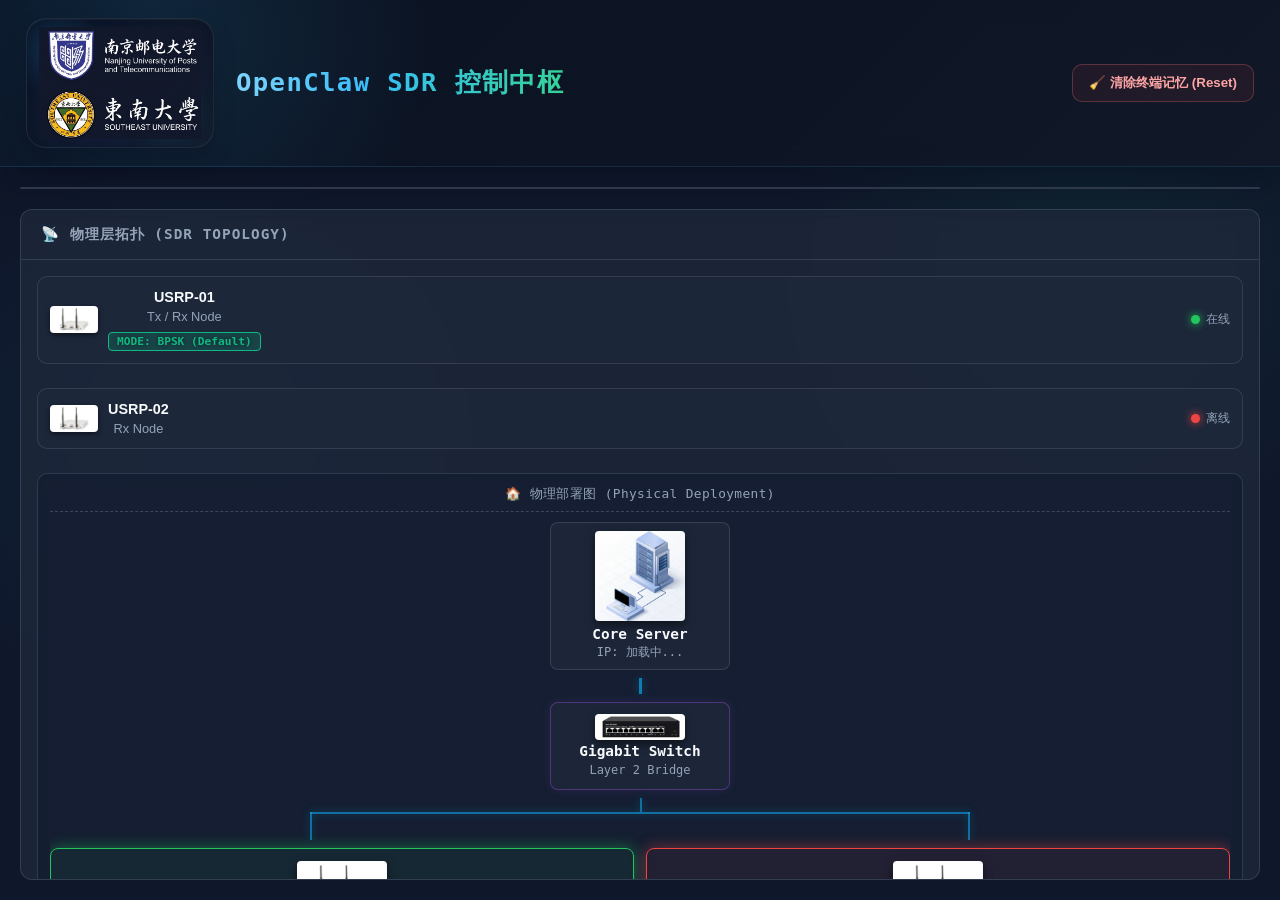
==== static/index.html @ f6ebb7e9 "first commit" ====
<!DOCTYPE html>
<html lang="zh-CN">
<head>
    <meta charset="UTF-8">
    <meta name="viewport" content="width=device-width, initial-scale=1.0">
    <title>OpenClaw SDR 控制中枢</title>
    <link rel="stylesheet" href="css/app.css?v=6">
</head>
<body>

    <header>
        <div class="brand">
            <div class="logo-box">
                <div class="logo-frame">
                    <img src="屏幕截图 .png" alt="合作院校标识">
                </div>
            </div>
            <h1>OpenClaw SDR 控制中枢</h1>
        </div>
        <div class="header-actions">
            <button onclick="clearContext()" title="清除大模型的聊天记忆，防止产生幻觉">🧹 清除终端记忆 (Reset)</button>
        </div>
    </header>

    <main>
        <div id="chat-section">
            <div id="chat-box">
                <div class="message ai-wrapper">
                    <img class="avatar ai-avatar" src="https://api.iconify.design/fluent-emoji/robot.svg" alt="AI">
                    <div class="msg-content">
                        <div class="msg-bubble">
                            系统内核已挂载。USRP 物理层通道就绪。<br><br>
                            我是您的 6G AI 控制中枢。您可以直接在下方输入框下达自然语言指令。建议在执行不同类型任务前，点击右上角【清除终端记忆】以保持最佳状态。
                        </div>
                    </div>
                </div>
            </div>
            
            <div id="input-area">
                <div class="input-toolbar">
                    <div class="mode-switch" role="tablist" aria-label="大模型模式切换">
                        <button type="button" class="mode-btn active" data-mode="think" id="think-mode-btn" onclick="setModelMode('think')">think</button>
                        <button type="button" class="mode-btn" data-mode="fast" id="fast-mode-btn" onclick="setModelMode('fast')">fast</button>
                    </div>
                    <div class="model-indicator" aria-live="polite">
                        <span class="model-indicator-label">当前模型</span>
                        <strong id="active-model-name">加载中...</strong>
                        <span class="model-indicator-hint" id="active-model-hint">等待后端配置</span>
                    </div>
                    <div class="temperature-control" aria-label="Temperature 手动调节">
                        <label class="temperature-label" for="temperature-slider">temperature</label>
                        <input
                            type="range"
                            id="temperature-slider"
                            min="0"
                            max="2"
                            step="0.05"
                            value="0.20"
                        >
                        <div class="temperature-meta">
                            <output id="temperature-value" for="temperature-slider">0.20</output>
                            <span class="temperature-hint">低更稳 / 高更活</span>
                        </div>
                    </div>
                </div>
                <div class="composer-row">
                    <input type="text" id="user-input" placeholder="root@sdr-agent:~# 输入指令..." autocomplete="off">
                    <button id="send-btn" onclick="sendMessage()">发送消息</button>
                </div>
            </div>
        </div>

        <div id="hardware-panel">
            <div class="hardware-header">📡 物理层拓扑 (SDR Topology)</div>
            <div class="topology-map topology-container">
                
                <button class="device-card" type="button" onclick="handleUSRPClick('USRP-01')">
                    <img class="device-icon real-hw-icon" src="assets/OIP.webp" alt="USRP-01">
                    <div class="device-meta">
                        <span class="device-name">USRP-01</span>
                        <span class="device-role">Tx / Rx Node</span>
                        <span class="mod-badge mod-bpsk" id="usrp1-mod-badge">MODE: BPSK (Default)</span>
                    </div>
                    <div class="status-row">
                        <span class="status-dot status-online" id="usrp1-card-dot"></span>
                        <span id="usrp1-card-text">在线</span>
                    </div>
                </button>

                <div class="topology-link" aria-hidden="true"></div>

                <button class="device-card" type="button" onclick="handleUSRPClick('USRP-02')">
                    <img class="device-icon real-hw-icon" src="assets/OIP.webp" alt="USRP-02">
                    <div class="device-meta">
                        <span class="device-name">USRP-02</span>
                        <span class="device-role">Rx Node</span>
                    </div>
                    <div class="status-row">
                        <span class="status-dot status-offline"></span>
                        <span>离线</span>
                    </div>
                </button>

                <div class="scene-display">
                    <div class="scene-title">🏠 物理部署图 (Physical Deployment)</div>
                    <div class="scene-canvas">
                        <div class="scene-row top">
                            <div class="scene-node scene-server">
                                <img class="real-hw-icon" src="assets/Server.png" alt="Core Server">
                                <div class="node-details">
                                    <div class="scene-node-name">Core Server</div>
                                    <div class="scene-node-ip" id="deploy-server-ip">IP: 加载中...</div>
                                </div>
                            </div>
                        </div>

                        <div class="scene-line-vertical" aria-hidden="true"></div>

                        <div class="scene-row middle">
                            <div class="scene-node scene-switch">
                                <img class="real-hw-icon" src="assets/Switch.jpg" alt="Gigabit Switch">
                                <div class="node-details">
                                    <div class="scene-node-name">Gigabit Switch</div>
                                    <div class="scene-node-ip">Layer 2 Bridge</div>
                                </div>
                            </div>
                        </div>

                        <div class="scene-line-bus-wrap" aria-hidden="true">
                            <div class="scene-trunk"></div><div class="scene-distribution"></div>
                            <div class="scene-drop-left"></div><div class="scene-drop-right"></div>
                        </div>

                        <div class="scene-row bottom">
                            <div class="scene-node scene-usrp online-node" id="usrp1-scene-node">
                                <img src="assets/OIP.webp" alt="USRP-01" class="real-hw-icon">
                                <div class="node-details">
                                    <div class="scene-node-name">USRP-01</div>
                                    <div class="scene-node-ip" id="deploy-usrp1-ip">IP: 加载中...</div>
                                </div>
                            </div>
                            
                            <div class="scene-node scene-usrp offline-node">
                                <img src="assets/OIP.webp" alt="USRP-02" class="real-hw-icon">
                                <div class="node-details">
                                    <div class="scene-node-name">USRP-02</div>
                                    <div class="scene-node-ip" id="deploy-usrp2-ip">IP: 加载中...</div>
                                </div>
                            </div>
                        </div>
                    </div>
                </div>

                <div class="status-legend topology-legend">
                    <div class="legend-item"><span class="status-dot status-online"></span><span>在线</span></div>
                    <div class="legend-item"><span class="status-dot status-offline"></span><span>离线</span></div>
                    <div class="legend-item"><span class="status-dot status-active"></span><span>收发中</span></div>
                </div>

                <section class="viz-panel" aria-label="Signal Visualization">
                    <div class="viz-header">
                        <div>
                            <div class="viz-title">可视化任务中心</div>
                            <div class="viz-subtitle" id="viz-status-text">空闲中。下达可视化命令后，前端会自动弹出监视窗口。</div>
                        </div>
                        <div class="viz-actions">
                            <button class="viz-open-btn" type="button" id="viz-open-btn" onclick="showVisualizationModal()">弹出窗口</button>
                            <button class="viz-stop-btn" type="button" id="viz-stop-btn" onclick="stopHardwareTask()">停止任务</button>
                        </div>
                    </div>

                    <div class="viz-metrics">
                        <div class="viz-metric">
                            <span>任务</span>
                            <strong id="viz-task-name">--</strong>
                        </div>
                        <div class="viz-metric">
                            <span>中心频率</span>
                            <strong id="viz-center-freq">--</strong>
                        </div>
                        <div class="viz-metric">
                            <span>Tone 频率</span>
                            <strong id="viz-tone-freq">--</strong>
                        </div>
                        <div class="viz-metric">
                            <span>采样率</span>
                            <strong id="viz-sample-rate">--</strong>
                        </div>
                        <div class="viz-metric">
                            <span>接收功率</span>
                            <strong id="viz-rx-power">--</strong>
                        </div>
                        <div class="viz-metric">
                            <span>峰值频点</span>
                            <strong id="viz-peak-freq">--</strong>
                        </div>
                    </div>

                    <div class="viz-window-note">
                        波形和频谱图会优先显示在弹出的监视窗口中；如果需要，也可以从弹窗里再切换到独立浏览器窗口。
                    </div>
                </section>

                <div id="cyber-popover" class="cyber-popover hidden" role="dialog" aria-modal="false" aria-hidden="true">
                    <div class="popover-header">
                        <span id="popover-title">USRP-01 DIAGNOSTICS</span>
                        <button class="close-btn" type="button" onclick="closePopover()">×</button>
                    </div>
                    <div class="popover-body">
                        <div class="data-group-title">RF &amp; Signal Parameters</div>
                        <div class="data-row"><span class="label">Center Freq:</span><span class="value" id="popover-center-freq">...</span></div>
                        <div class="data-row"><span class="label">Sample Rate:</span><span class="value" id="popover-sample-rate">...</span></div>
                        <div class="data-row"><span class="label">Master Clock:</span><span class="value" id="popover-master-clock">...</span></div>
                        <div class="data-row"><span class="label">Gain (Rx/Tx):</span><span class="value" id="popover-gain">...</span></div>
                    </div>
                </div>
            </div>
        </div>
    </main>

    <div id="viz-modal" class="viz-modal hidden" role="dialog" aria-modal="true" aria-hidden="true" aria-labelledby="viz-modal-title">
        <div class="viz-modal-backdrop" onclick="hideVisualizationModal()"></div>
        <div class="viz-modal-panel">
            <div class="viz-modal-header">
                <div>
                    <div class="viz-modal-kicker">Visualization Popup</div>
                    <h2 id="viz-modal-title">SDR 可视化监视窗</h2>
                    <p id="viz-modal-status">正在等待可视化任务启动。</p>
                </div>
                <div class="viz-modal-actions">
                    <button class="viz-open-btn" type="button" onclick="openVisualizationWindow()">独立窗口</button>
                    <button class="viz-stop-btn" type="button" id="viz-modal-stop-btn" onclick="stopHardwareTask()">停止任务</button>
                    <button class="viz-modal-close" type="button" onclick="hideVisualizationModal()" aria-label="关闭可视化窗口">×</button>
                </div>
            </div>
            <div class="viz-modal-body">
                <iframe
                    id="viz-modal-frame"
                    class="viz-modal-frame"
                    title="SDR 可视化窗口"
                    loading="lazy"
                ></iframe>
            </div>
        </div>
    </div>

    <script src="js/app.js?v=22"></script>
</body>
</html>
---- static/css/app.css ----
* { box-sizing: border-box; }

/* ================= 科幻/赛博极客风 UI 变量 ================= */
:root {
    --bg-color: #0f172a;
    --panel-bg: rgba(30, 41, 59, 0.8);
    --primary-glow: #0ea5e9;
    --nupt-green: #10b981;
    --danger-red: #ef4444;
    --text-main: #f8fafc;
    --text-muted: #94a3b8;
    --border-color: rgba(148, 163, 184, 0.2);
}

body {
    font-family: 'Segoe UI', 'Roboto', 'Consolas', monospace;
    background-color: var(--bg-color);
    background-image:
        radial-gradient(circle at 15% 50%, rgba(14, 165, 233, 0.08), transparent 25%),
        radial-gradient(circle at 85% 30%, rgba(16, 185, 129, 0.08), transparent 25%);
    color: var(--text-main);
    margin: 0;
    height: 100vh;
    display: flex;
    flex-direction: column;
    overflow: hidden;
}

/* ================= 顶部导航栏 ================= */
header {
    background:
        radial-gradient(circle at 12% 20%, rgba(56, 189, 248, 0.12), transparent 24%),
        linear-gradient(135deg, rgba(10, 18, 34, 0.96), rgba(17, 24, 39, 0.92));
    backdrop-filter: blur(14px);
    border-bottom: 1px solid rgba(56, 189, 248, 0.14);
    display: flex;
    justify-content: space-between;
    align-items: center;
    gap: 18px;
    flex-wrap: wrap;
    padding: 14px 26px;
    box-shadow: 0 12px 32px rgba(2, 6, 23, 0.34);
    z-index: 100;
}

.brand {
    display: flex;
    align-items: center;
    gap: 22px;
    min-width: 0;
    flex: 1 1 auto;
}

.logo-box {
    display: flex;
    align-items: center;
    padding: 4px 0;
    flex-shrink: 0;
}

.logo-frame {
    position: relative;
    width: clamp(150px, 15vw, 188px);
    aspect-ratio: 1191 / 822;
    flex-shrink: 0;
    isolation: isolate;
    padding: 8px 10px;
    overflow: hidden;
    border-radius: 20px;
    background:
        radial-gradient(circle at 12% 20%, rgba(56, 189, 248, 0.10), transparent 24%),
        radial-gradient(circle at 82% 78%, rgba(16, 185, 129, 0.06), transparent 26%),
        linear-gradient(135deg, rgba(10, 18, 34, 0.96), rgba(17, 24, 39, 0.92));
    border: 1px solid rgba(148, 163, 184, 0.14);
    box-shadow:
        inset 0 1px 0 rgba(255, 255, 255, 0.04),
        0 10px 22px rgba(2, 6, 23, 0.18);
}

.logo-frame::before {
    content: "";
    position: absolute;
    inset: 6% 5%;
    z-index: 0;
    border-radius: 24px;
    background:
        radial-gradient(circle at 18% 24%, rgba(56, 189, 248, 0.12), transparent 30%),
        radial-gradient(circle at 76% 74%, rgba(16, 185, 129, 0.08), transparent 30%);
    filter: blur(16px);
    opacity: 0.9;
    pointer-events: none;
}

.logo-frame img {
    position: relative;
    z-index: 1;
    display: block;
    width: 100%;
    height: 100%;
    object-fit: contain;
    filter: drop-shadow(0 8px 16px rgba(37, 99, 235, 0.10));
}

.brand h1 {
    font-size: clamp(1.55rem, 2vw, 2.05rem);
    margin: 0;
    font-weight: 700;
    letter-spacing: 1.4px;
    line-height: 1.08;
    background: linear-gradient(90deg, #7dd3fc 0%, #38bdf8 40%, #34d399 100%);
    -webkit-background-clip: text;
    -webkit-text-fill-color: transparent;
    white-space: nowrap;
}

.header-actions { margin-left: auto; }

.header-actions button {
    background: rgba(239, 68, 68, 0.08);
    color: #fca5a5;
    border: 1px solid rgba(248, 113, 113, 0.28);
    padding: 9px 16px;
    border-radius: 10px;
    cursor: pointer;
    font-weight: bold;
    transition: all 0.2s ease;
}
.header-actions button:hover { background: var(--danger-red); color: white; box-shadow: 0 0 15px rgba(239, 68, 68, 0.35); }

/* ================= 主体布局 ================= */
main { flex: 1; display: flex; overflow: hidden; padding: 20px; gap: 20px; }

#chat-section {
    flex: 1; display: flex; flex-direction: column;
    background: var(--panel-bg); border: 1px solid var(--border-color);
    border-radius: 12px; backdrop-filter: blur(10px); overflow: hidden;
}

#hardware-panel {
    width: 600px; background: var(--panel-bg); border: 1px solid var(--border-color);
    border-radius: 12px; backdrop-filter: blur(10px); display: flex;
    flex-direction: column; overflow: hidden; overflow-x: hidden; position: relative;
}

.hardware-header {
    padding: 15px 20px; border-bottom: 1px solid var(--border-color);
    font-size: 0.9rem; color: var(--text-muted); text-transform: uppercase;
    letter-spacing: 1px; font-weight: bold;
}

.topology-map { padding: 16px; overflow-y: auto; overflow-x: hidden; display: flex; flex-direction: column; align-items: center; gap: 12px; }

.device-card {
    width: 100%; background: var(--panel-bg); border: 1px solid rgba(255, 255, 255, 0.1);
    border-radius: 10px; padding: 12px; display: flex; align-items: center; gap: 10px;
    cursor: pointer; transition: all 0.2s ease;
}
.device-card:hover { border-color: var(--primary-glow); box-shadow: 0 0 14px rgba(14, 165, 233, 0.25); transform: translateY(-3px); }

.device-icon { width: 30px; height: 30px; flex-shrink: 0; }
.device-meta { display: flex; flex-direction: column; gap: 4px; min-width: 0; }
.device-name { font-size: 0.9rem; font-weight: 600; color: var(--text-main); }
.device-role { font-size: 0.8rem; color: var(--text-muted); }

.status-row { margin-left: auto; display: flex; align-items: center; gap: 6px; font-size: 0.78rem; color: var(--text-muted); }
.status-dot { width: 9px; height: 9px; border-radius: 50%; flex-shrink: 0; box-shadow: 0 0 8px currentColor; }

.status-online { color: #22c55e; background: #22c55e; }
.status-standby { color: #eab308; background: #eab308; }
.status-offline { color: var(--danger-red); background: var(--danger-red); }
.status-active { color: #38bdf8; background: #38bdf8; animation: pulseGlow 1.6s infinite ease-in-out; }

@keyframes pulseGlow {
    0% { box-shadow: 0 0 4px rgba(56, 189, 248, 0.4); }
    50% { box-shadow: 0 0 14px rgba(56, 189, 248, 1); }
    100% { box-shadow: 0 0 4px rgba(56, 189, 248, 0.4); }
}

/* ======== 调制模式徽章 ======== */
.mod-badge {
    display: inline-block;
    padding: 2px 8px;
    border-radius: 4px;
    font-size: 0.7rem;
    font-family: 'Consolas', monospace;
    font-weight: 900;
    margin-top: 4px;
    transition: all 0.3s ease;
    text-shadow: 0 0 5px rgba(0,0,0,0.5);
}
.mod-bpsk { background: rgba(16, 185, 129, 0.2); border: 1px solid #10b981; color: #10b981; }
.mod-qpsk { background: rgba(234, 179, 8, 0.2); border: 1px solid #eab308; color: #eab308; }
.mod-16qam { background: rgba(168, 85, 247, 0.2); border: 1px solid #a855f7; color: #a855f7; }

.topology-link { width: 2px; height: 20px; border-left: 2px dashed rgba(148, 163, 184, 0.5); }

.status-legend {
    margin-top: 6px; width: 100%; border-top: 1px dashed rgba(148, 163, 184, 0.3);
    padding-top: 10px; display: grid; grid-template-columns: 1fr 1fr; gap: 8px;
}
.legend-item { display: flex; align-items: center; gap: 6px; font-size: 0.76rem; color: var(--text-muted); }

#chat-box { flex: 1; padding: 24px; overflow-y: auto; display: flex; flex-direction: column; gap: 25px; }

/* ================= 带头像的消息气泡 ================= */
.message { max-width: 85%; display: flex; align-items: flex-start; gap: 15px; animation: fadeIn 0.3s ease-out; }
@keyframes fadeIn { from { opacity: 0; transform: translateY(10px); } to { opacity: 1; transform: translateY(0); } }

.user-wrapper { align-self: flex-end; flex-direction: row; }
.ai-wrapper { align-self: flex-start; flex-direction: row; }

.avatar { width: 42px; height: 42px; border-radius: 50%; object-fit: contain; flex-shrink: 0; box-shadow: 0 4px 10px rgba(0,0,0,0.3); border: 2px solid; background-color: white; }
.user-avatar { border-color: var(--primary-glow); padding: 2px; }
.ai-avatar { background-color: #1e293b; border-color: var(--nupt-green); padding: 6px; }

.msg-content { display: flex; flex-direction: column; max-width: 100%; }
.msg-timing {
    margin-top: 6px;
    padding: 0 2px;
    font-size: 0.78rem;
    color: var(--text-muted);
    font-variant-numeric: tabular-nums;
    letter-spacing: 0.02em;
    line-height: 1.45;
    word-break: break-word;
}
.msg-bubble { padding: 14px 18px; border-radius: 10px; line-height: 1.6; word-wrap: break-word; font-size: 0.95rem; contain: layout; }
.user-wrapper .msg-bubble { background: linear-gradient(135deg, #0ea5e9, #2563eb); color: white; border-top-right-radius: 2px; box-shadow: 0 4px 15px rgba(14, 165, 233, 0.3); }
.ai-wrapper .msg-bubble { background: rgba(15, 23, 42, 0.6); border: 1px solid rgba(255,255,255,0.1); color: var(--text-main); border-top-left-radius: 2px; }

/* 推理过程（在正式回答之前展示，与 Qwen /think 等标签配合） */
.think-block {
    margin-bottom: 12px;
    padding: 10px 12px;
    border-radius: 8px;
    border-left: 3px solid #eab308;
    background: rgba(234, 179, 8, 0.08);
    font-size: 0.88rem;
    color: var(--text-muted);
    line-height: 1.55;
}
.think-label {
    font-size: 0.72rem;
    letter-spacing: 0.12em;
    text-transform: uppercase;
    color: #eab308;
    margin-bottom: 6px;
    font-weight: 700;
}
.answer-label {
    font-size: 0.72rem;
    letter-spacing: 0.08em;
    color: var(--nupt-green);
    margin-bottom: 6px;
    font-weight: 700;
}
.answer-block .answer-body { color: var(--text-main); }
.think-pending-hint {
    margin-top: 8px;
    font-size: 0.82rem;
    color: var(--text-muted);
    font-style: italic;
}
.think-preamble {
    margin-bottom: 8px;
    font-size: 0.88rem;
    color: var(--text-muted);
    line-height: 1.5;
}

.hw-terminal {
    margin-top: 12px; background: #000; border: 1px solid #333; border-radius: 6px;
    padding: 12px; font-family: 'Consolas', monospace; font-size: 0.85rem; color: var(--nupt-green); position: relative;
}
.hw-terminal::before {
    content: "SDR ROOT LOG"; position: absolute; top: -9px; left: 10px;
    background: var(--nupt-green); color: #000; padding: 2px 6px; font-size: 0.7rem; font-weight: bold; border-radius: 3px;
}
.log-line { margin-bottom: 4px; }

/* ================= 底部输入区 ================= */
#input-area { padding: 20px; border-top: 1px solid var(--border-color); background: rgba(15, 23, 42, 0.4); display: flex; flex-direction: column; gap: 12px; }
.input-toolbar { display: flex; align-items: center; justify-content: space-between; gap: 12px; flex-wrap: wrap; }
.mode-switch { display: inline-flex; align-items: center; gap: 8px; padding: 6px; border-radius: 10px; border: 1px solid rgba(255, 255, 255, 0.08); background: rgba(0, 0, 0, 0.18); }
.mode-btn { background: rgba(15, 23, 42, 0.9); color: var(--text-muted); border: 1px solid rgba(148, 163, 184, 0.2); padding: 9px 14px; border-radius: 8px; cursor: pointer; font-size: 0.88rem; font-family: 'Consolas', monospace; transition: all 0.2s ease; }
.mode-btn:hover { color: var(--text-main); border-color: rgba(14, 165, 233, 0.4); }
.mode-btn.active { color: white; border-color: transparent; }
.mode-btn.active[data-mode="think"] { background: linear-gradient(135deg, #2563eb, #7c3aed); box-shadow: 0 0 14px rgba(37, 99, 235, 0.35); }
.mode-btn.active[data-mode="fast"] { background: linear-gradient(135deg, #059669, #0ea5e9); box-shadow: 0 0 14px rgba(5, 150, 105, 0.35); }
.model-indicator {
    min-width: min(100%, 240px);
    display: flex;
    flex-direction: column;
    gap: 3px;
    padding: 8px 12px;
    border-radius: 10px;
    border: 1px solid rgba(14, 165, 233, 0.18);
    background: rgba(2, 6, 23, 0.28);
}
.model-indicator-label {
    font-size: 0.72rem;
    font-family: 'Consolas', monospace;
    letter-spacing: 0.08em;
    text-transform: uppercase;
    color: var(--text-muted);
}
#active-model-name {
    font-size: 0.88rem;
    font-family: 'Consolas', monospace;
    color: var(--text-main);
    word-break: break-all;
}
.model-indicator-hint {
    font-size: 0.68rem;
    color: var(--text-muted);
}
.temperature-control {
    min-width: min(100%, 280px);
    display: grid;
    grid-template-columns: auto 1fr auto;
    align-items: center;
    gap: 10px;
    padding: 8px 12px;
    border-radius: 10px;
    border: 1px solid rgba(148, 163, 184, 0.14);
    background: rgba(0, 0, 0, 0.18);
}
.temperature-label {
    font-size: 0.76rem;
    font-family: 'Consolas', monospace;
    letter-spacing: 0.08em;
    text-transform: uppercase;
    color: var(--text-muted);
}
#temperature-slider {
    width: 100%;
    accent-color: var(--primary-glow);
    cursor: pointer;
}
.temperature-meta {
    display: flex;
    flex-direction: column;
    align-items: flex-end;
    gap: 2px;
    min-width: 72px;
}
#temperature-value {
    font-size: 0.92rem;
    font-family: 'Consolas', monospace;
    font-weight: 700;
    color: var(--text-main);
}
.temperature-hint {
    font-size: 0.68rem;
    color: var(--text-muted);
    white-space: nowrap;
}
.composer-row { display: flex; align-items: stretch; gap: 15px; width: 100%; }
#user-input {
    flex: 1; width: 100%; background: rgba(0, 0, 0, 0.3); border: 1px solid rgba(255, 255, 255, 0.1); color: white;
    padding: 14px 20px; border-radius: 8px; font-size: 1rem; font-family: 'Consolas', monospace; outline: none; transition: all 0.2s;
}
#user-input:focus { border-color: var(--primary-glow); box-shadow: 0 0 12px rgba(14, 165, 233, 0.5); }
#send-btn {
    background: linear-gradient(135deg, #0ea5e9, #10b981); color: white; border: none; padding: 0 30px;
    border-radius: 8px; font-size: 1rem; font-weight: bold; cursor: pointer; transition: all 0.2s;
}
#send-btn:hover { background: linear-gradient(135deg, #0284c7, #059669); box-shadow: 0 0 15px rgba(14, 165, 233, 0.35); }
#send-btn:disabled { background: #475569; cursor: not-allowed; box-shadow: none; }

.real-hw-icon { width: 48px !important; height: auto !important; object-fit: contain; border-radius: 4px; mix-blend-mode: normal; box-shadow: 0 2px 5px rgba(0,0,0,0.5); }

/* ================= 静态物理部署图 ================= */
.scene-display {
    width: 100%; margin-top: 12px; padding: 12px; border: 1px solid var(--border-color);
    border-radius: 10px; background: rgba(15, 23, 42, 0.45); backdrop-filter: blur(8px);
    display: flex; flex-direction: column; align-items: center; gap: 10px; position: relative;
}
.scene-title { width: 100%; font-size: 0.8rem; letter-spacing: 0.4px; color: var(--text-muted); text-align: center; padding-bottom: 8px; border-bottom: 1px dashed rgba(148, 163, 184, 0.3); }
.scene-canvas { width: 100%; display: flex; flex-direction: column; align-items: center; gap: 8px; overflow-x: hidden; }
.scene-row { width: 100%; display: flex; justify-content: center; }
.scene-row.bottom { width: 100%; display: flex; justify-content: space-between; gap: 12px; position: relative; z-index: 2; }
.scene-node { flex: 1; min-height: 88px; border: 1px solid rgba(255, 255, 255, 0.12); border-radius: 8px; background: var(--panel-bg); padding: 8px; display: flex; flex-direction: column; align-items: center; justify-content: center; gap: 5px; }

.scene-server { max-width: 180px; padding: 8px 15px; gap: 4px; }
.scene-switch { max-width: 180px; padding: 4px 8px; gap: 2px; border-color: rgba(168, 85, 247, 0.35); box-shadow: 0 0 12px rgba(168, 85, 247, 0.12); }
.scene-server img, .scene-switch img { width: 20px !important; height: 20px !important; }

.scene-line-vertical { width: 2px; height: 16px; border-left: 3px solid rgba(14, 165, 233, 0.7); box-shadow: 0 0 8px rgba(14, 165, 233, 0.4); }
.scene-line-bus-wrap { width: 100%; height: 42px; position: relative; z-index: 1; }
.scene-trunk { position: absolute; top: 0; left: 50%; height: 14px; border-left: 2px solid rgba(14, 165, 233, 0.6); box-shadow: 0 0 8px rgba(14, 165, 233, 0.4); }
.scene-distribution { position: absolute; top: 14px; left: 22%; right: 22%; border-top: 2px solid rgba(14, 165, 233, 0.6); box-shadow: 0 0 8px rgba(14, 165, 233, 0.4); }
.scene-drop-left, .scene-drop-right { position: absolute; top: 14px; width: 0; height: 28px; border-left: 2px solid rgba(14, 165, 233, 0.6); box-shadow: 0 0 8px rgba(14, 165, 233, 0.4); }
.scene-drop-left { left: 22%; } .scene-drop-right { right: 22%; }

.node-details { text-align: center; line-height: 1.3; }
.scene-node-name { font-size: 0.78rem; color: var(--text-main); font-weight: 600; }
.scene-node-ip { font-family: 'Consolas', monospace; font-size: 0.72rem; color: var(--text-muted); margin-top: 2px; }
.scene-server .scene-node-name, .scene-switch .scene-node-name { font-size: 0.9rem; }
.scene-server .scene-node-ip, .scene-switch .scene-node-ip { font-size: 0.75rem; }

.scene-usrp { padding: 12px 18px; }
.scene-display .real-hw-icon { width: 90px !important; height: auto !important; object-fit: contain; border-radius: 4px; mix-blend-mode: normal; box-shadow: 0 4px 10px rgba(0,0,0,0.5); }
.scene-usrp .scene-node-name { font-size: 0.9rem; font-weight: 900; }
.scene-usrp .scene-node-ip { font-size: 0.75rem; }

/* ======== 物理节点高亮状态 ======== */
.scene-node.active-txrx { border-color: var(--primary-glow); box-shadow: 0 0 15px rgba(14, 165, 233, 0.4); background: rgba(14, 165, 233, 0.05); }
.scene-node.online-node { border-color: #22c55e; box-shadow: 0 0 15px rgba(34, 197, 94, 0.45); background: rgba(34, 197, 94, 0.06); }
.scene-node.offline-node { border-color: var(--danger-red); box-shadow: 0 0 15px rgba(239, 68, 68, 0.45); background: rgba(239, 68, 68, 0.06); }

/* ================= 诊断卡片 ================= */
.hidden { display: none !important; }
.cyber-popover { position: absolute; left: 14px; right: 14px; top: 104px; z-index: 50; background: rgba(10, 15, 30, 0.78); border: 1px solid rgba(14, 165, 233, 0.25); border-radius: 14px; backdrop-filter: blur(12px); box-shadow: 0 0 30px rgba(14, 165, 233, 0.14); overflow: hidden; }
.popover-header { padding: 12px 14px; display: flex; align-items: center; justify-content: space-between; border-bottom: 1px solid rgba(148, 163, 184, 0.25); }
#popover-title { font-size: 0.78rem; letter-spacing: 0.6px; font-weight: 800; color: var(--text-main); }
.close-btn { background: rgba(239, 68, 68, 0.12); border: 1px solid rgba(239, 68, 68, 0.25); color: var(--danger-red); width: 30px; height: 30px; border-radius: 8px; cursor: pointer; font-size: 1.1rem; line-height: 26px; transition: all 0.2s ease; }
.close-btn:hover { background: rgba(239, 68, 68, 0.22); box-shadow: 0 0 12px rgba(239, 68, 68, 0.18); }
.popover-body { padding: 14px; display: flex; flex-direction: column; gap: 10px; }
.data-group-title { font-size: 0.75rem; color: var(--text-muted); letter-spacing: 0.4px; }
.data-row { display: flex; align-items: baseline; justify-content: space-between; gap: 10px; padding: 10px 12px; border-radius: 10px; border: 1px solid rgba(148, 163, 184, 0.18); background: rgba(15, 23, 42, 0.35); }
.data-row .label { color: var(--text-muted); font-size: 0.78rem; }
.data-row .value { color: var(--text-main); font-family: 'Consolas', monospace; font-size: 0.82rem; font-weight: 700; }

.viz-panel {
    width: 100%;
    margin-top: 12px;
    padding: 14px;
    border: 1px solid rgba(56, 189, 248, 0.2);
    border-radius: 12px;
    background:
        radial-gradient(circle at 12% 18%, rgba(56, 189, 248, 0.08), transparent 25%),
        rgba(15, 23, 42, 0.55);
    display: flex;
    flex-direction: column;
    gap: 12px;
}

.viz-header {
    display: flex;
    align-items: flex-start;
    justify-content: space-between;
    gap: 12px;
}

.viz-actions {
    display: inline-flex;
    align-items: center;
    gap: 8px;
    flex-shrink: 0;
}

.viz-title {
    font-size: 0.92rem;
    font-weight: 700;
    color: var(--text-main);
}

.viz-subtitle {
    margin-top: 4px;
    font-size: 0.76rem;
    line-height: 1.45;
    color: var(--text-muted);
}

.viz-open-btn,
.viz-stop-btn {
    flex-shrink: 0;
    border-radius: 8px;
    padding: 8px 12px;
    font-size: 0.8rem;
    font-weight: 700;
    cursor: pointer;
    transition: all 0.2s ease;
}

.viz-open-btn {
    border: 1px solid rgba(56, 189, 248, 0.28);
    background: rgba(14, 165, 233, 0.12);
    color: #bae6fd;
}

.viz-open-btn:hover {
    background: rgba(14, 165, 233, 0.22);
    box-shadow: 0 0 12px rgba(14, 165, 233, 0.18);
}

.viz-stop-btn {
    border: 1px solid rgba(248, 113, 113, 0.28);
    background: rgba(239, 68, 68, 0.1);
    color: #fecaca;
}

.viz-stop-btn:hover:not(:disabled) {
    background: rgba(239, 68, 68, 0.2);
    box-shadow: 0 0 12px rgba(239, 68, 68, 0.18);
}

.viz-open-btn:disabled,
.viz-stop-btn:disabled {
    opacity: 0.55;
    cursor: not-allowed;
    box-shadow: none;
}

.viz-metrics {
    display: grid;
    grid-template-columns: repeat(6, minmax(0, 1fr));
    gap: 10px;
}

.viz-metric {
    padding: 10px 12px;
    border-radius: 10px;
    border: 1px solid rgba(148, 163, 184, 0.16);
    background: rgba(2, 6, 23, 0.32);
    display: flex;
    flex-direction: column;
    gap: 4px;
}

.viz-metric span {
    font-size: 0.7rem;
    letter-spacing: 0.08em;
    text-transform: uppercase;
    color: var(--text-muted);
}

.viz-metric strong {
    font-size: 0.84rem;
    font-family: 'Consolas', monospace;
    color: var(--text-main);
}

.viz-grid {
    display: grid;
    grid-template-columns: 1fr;
    gap: 12px;
}

.viz-card {
    padding: 12px;
    border-radius: 12px;
    border: 1px solid rgba(148, 163, 184, 0.16);
    background: rgba(2, 6, 23, 0.38);
}

.viz-card-title {
    margin-bottom: 10px;
    font-size: 0.78rem;
    letter-spacing: 0.08em;
    text-transform: uppercase;
    color: var(--text-muted);
}

.viz-window-note {
    padding: 12px 14px;
    border-radius: 10px;
    border: 1px dashed rgba(148, 163, 184, 0.2);
    background: rgba(2, 6, 23, 0.28);
    font-size: 0.78rem;
    line-height: 1.55;
    color: var(--text-muted);
}

.viz-canvas {
    display: block;
    width: 100%;
    height: 190px;
    border-radius: 10px;
    background:
        linear-gradient(180deg, rgba(15, 23, 42, 0.92), rgba(2, 6, 23, 0.96));
    border: 1px solid rgba(148, 163, 184, 0.12);
}

.viz-modal {
    position: fixed;
    inset: 0;
    z-index: 220;
    display: flex;
    align-items: center;
    justify-content: center;
    padding: 28px;
}

.viz-modal-backdrop {
    position: absolute;
    inset: 0;
    background:
        radial-gradient(circle at top, rgba(14, 165, 233, 0.16), transparent 34%),
        rgba(2, 6, 23, 0.72);
    backdrop-filter: blur(10px);
}

.viz-modal-panel {
    position: relative;
    z-index: 1;
    width: min(1280px, 100%);
    height: min(860px, calc(100vh - 56px));
    display: flex;
    flex-direction: column;
    border-radius: 24px;
    border: 1px solid rgba(56, 189, 248, 0.22);
    background:
        radial-gradient(circle at 12% 16%, rgba(56, 189, 248, 0.12), transparent 26%),
        linear-gradient(180deg, rgba(4, 11, 25, 0.98), rgba(10, 18, 34, 0.96));
    box-shadow: 0 28px 80px rgba(2, 6, 23, 0.46);
    overflow: hidden;
}

.viz-modal-header {
    display: flex;
    justify-content: space-between;
    align-items: flex-start;
    gap: 18px;
    padding: 20px 22px 18px;
    border-bottom: 1px solid rgba(148, 163, 184, 0.16);
    background: rgba(2, 6, 23, 0.22);
}

.viz-modal-kicker {
    display: inline-block;
    padding: 5px 9px;
    border-radius: 999px;
    border: 1px solid rgba(56, 189, 248, 0.22);
    background: rgba(14, 165, 233, 0.12);
    color: #bae6fd;
    font-size: 0.7rem;
    letter-spacing: 0.12em;
    text-transform: uppercase;
}

.viz-modal-header h2 {
    margin: 12px 0 6px;
    font-size: 1.28rem;
    letter-spacing: 0.03em;
}

.viz-modal-header p {
    margin: 0;
    color: var(--text-muted);
    font-size: 0.84rem;
    line-height: 1.5;
}

.viz-modal-actions {
    display: inline-flex;
    align-items: center;
    gap: 10px;
    flex-wrap: wrap;
    justify-content: flex-end;
}

.viz-modal-close {
    width: 42px;
    height: 42px;
    flex-shrink: 0;
    border-radius: 12px;
    border: 1px solid rgba(248, 113, 113, 0.26);
    background: rgba(239, 68, 68, 0.12);
    color: #fecaca;
    font-size: 1.25rem;
    line-height: 1;
    cursor: pointer;
    transition: all 0.2s ease;
}

.viz-modal-close:hover {
    background: rgba(239, 68, 68, 0.22);
    box-shadow: 0 0 14px rgba(239, 68, 68, 0.18);
}

.viz-modal-body {
    flex: 1;
    min-height: 0;
    padding: 0;
    background: rgba(2, 6, 23, 0.55);
}

.viz-modal-frame {
    display: block;
    width: 100%;
    height: 100%;
    border: 0;
    background: #020617;
}

@media (max-width: 1280px) {
    main { flex-direction: column; overflow-y: auto; }
    #hardware-panel { width: 100%; min-height: 520px; }
}

@media (max-width: 960px) {
    header { padding: 14px 18px; }
    .brand { width: 100%; align-items: center; flex-wrap: wrap; gap: 16px; }
    .logo-box { padding: 4px 0; }
    .logo-frame { width: 164px; }
    .brand h1 { font-size: 1.45rem; white-space: normal; }
    .header-actions { width: 100%; margin-left: 0; }
    .header-actions button { width: 100%; }
    main { padding: 16px; gap: 16px; }
    #chat-box { padding: 18px; }
    #input-area { padding: 16px; }
    .viz-metrics { grid-template-columns: repeat(2, minmax(0, 1fr)); }
    .viz-modal { padding: 18px; }
    .viz-modal-panel { height: min(840px, calc(100vh - 36px)); }
}

@media (max-width: 640px) {
    .brand { flex-direction: column; align-items: flex-start; gap: 14px; }
    .logo-box { padding: 4px 0; }
    .logo-frame { width: min(100%, 146px); }
    .brand h1 { font-size: 1.22rem; line-height: 1.22; white-space: normal; }
    .model-indicator { width: 100%; }
    .temperature-control { width: 100%; grid-template-columns: 1fr; align-items: stretch; }
    .temperature-meta { align-items: flex-start; min-width: 0; }
    .composer-row { flex-direction: column; }
    #send-btn { padding: 14px 20px; }
    .viz-header { flex-direction: column; }
    .viz-actions { width: 100%; }
    .viz-open-btn,
    .viz-stop-btn { width: 100%; }
    .viz-metrics { grid-template-columns: 1fr; }
    .viz-modal { padding: 10px; }
    .viz-modal-panel { height: calc(100vh - 20px); border-radius: 18px; }
    .viz-modal-header { flex-direction: column; padding: 18px 16px 14px; }
    .viz-modal-actions { width: 100%; }
    .viz-modal-actions .viz-open-btn,
    .viz-modal-actions .viz-stop-btn,
    .viz-modal-close { width: 100%; }
    .viz-modal-close { height: 44px; }
}

*::-webkit-scrollbar { width: 6px; height: 6px; }
*::-webkit-scrollbar-track { background: transparent; }
*::-webkit-scrollbar-thumb { background: rgba(14, 165, 233, 0.3); border-radius: 6px; }
*::-webkit-scrollbar-thumb:hover { background: rgba(14, 165, 233, 0.45); }
* { scrollbar-width: thin; scrollbar-color: rgba(14, 165, 233, 0.3) transparent; }
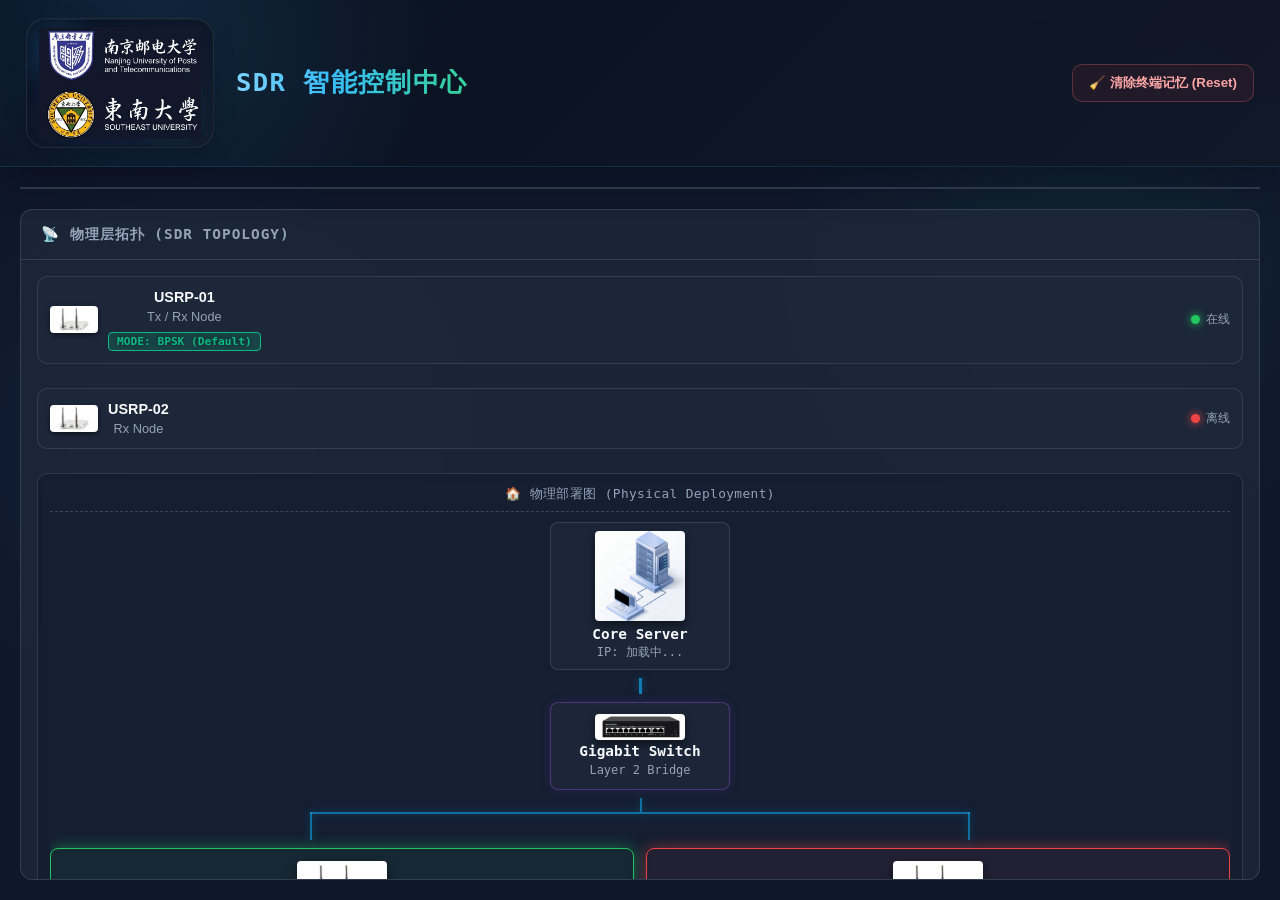
==== commit b1a25cd5: "更新代码" ====
--- a/static/index.html
+++ b/static/index.html
@@ -3,7 +3,7 @@
 <head>
     <meta charset="UTF-8">
     <meta name="viewport" content="width=device-width, initial-scale=1.0">
-    <title>OpenClaw SDR 控制中枢</title>
+    <title> SDR 智能控制中心</title>
     <link rel="stylesheet" href="css/app.css?v=6">
 </head>
 <body>
@@ -15,7 +15,7 @@
                     <img src="屏幕截图 .png" alt="合作院校标识">
                 </div>
             </div>
-            <h1>OpenClaw SDR 控制中枢</h1>
+            <h1> SDR 智能控制中心</h1>
         </div>
         <div class="header-actions">
             <button onclick="clearContext()" title="清除大模型的聊天记忆，防止产生幻觉">🧹 清除终端记忆 (Reset)</button>
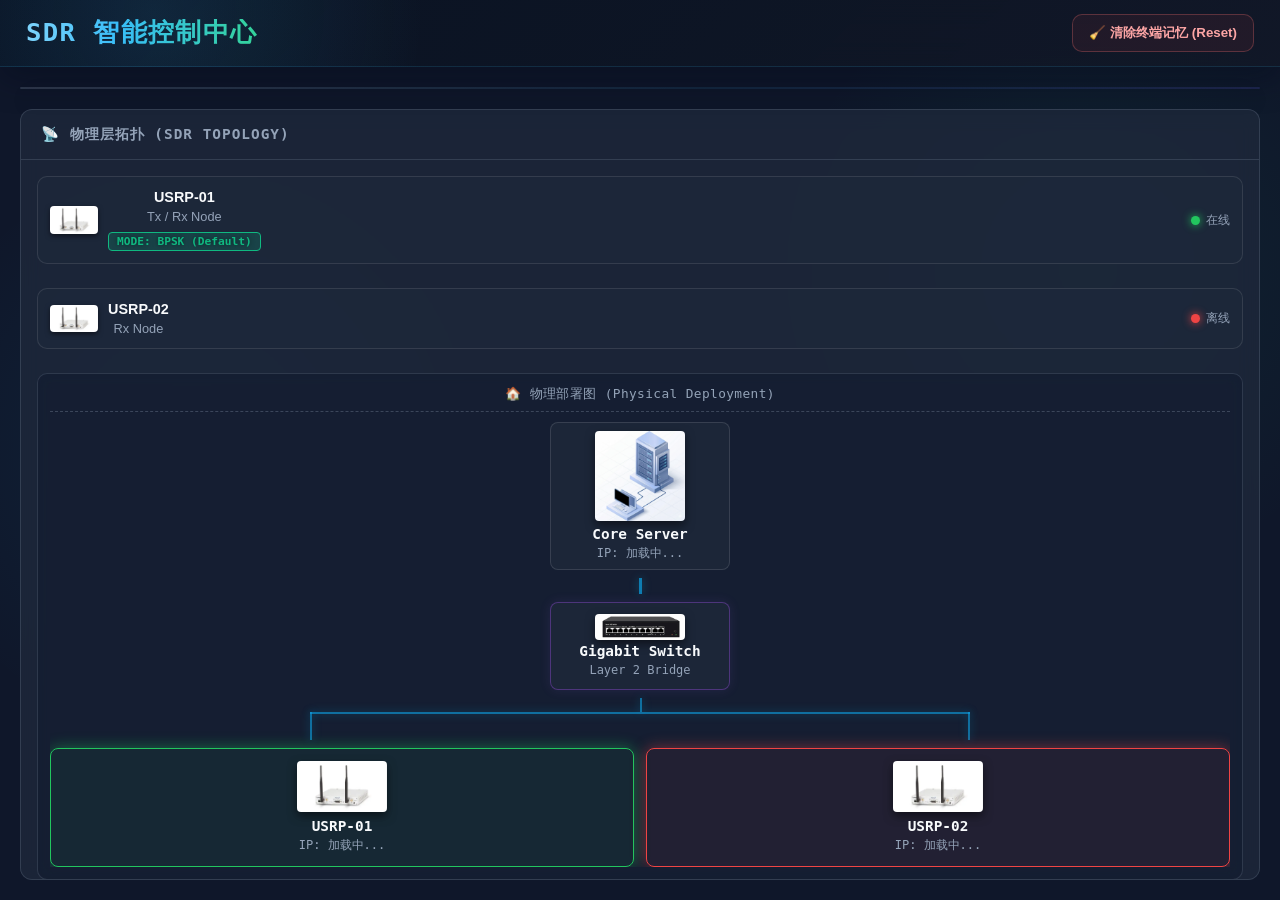
==== commit a880c432: "支持本地与 DeepSeek 切换，完善认知选频和收发可视化" ====
--- a/static/index.html
+++ b/static/index.html
@@ -4,17 +4,12 @@
     <meta charset="UTF-8">
     <meta name="viewport" content="width=device-width, initial-scale=1.0">
     <title> SDR 智能控制中心</title>
-    <link rel="stylesheet" href="css/app.css?v=6">
+    <link rel="stylesheet" href="css/app.css?v=12">
 </head>
 <body>
 
     <header>
         <div class="brand">
-            <div class="logo-box">
-                <div class="logo-frame">
-                    <img src="屏幕截图 .png" alt="合作院校标识">
-                </div>
-            </div>
             <h1> SDR 智能控制中心</h1>
         </div>
         <div class="header-actions">
@@ -37,8 +32,12 @@
             </div>
             
             <div id="input-area">
-                <div class="input-toolbar">
-                    <div class="mode-switch" role="tablist" aria-label="大模型模式切换">
+                <div class="input-toolbar" id="model-toolbar" data-provider="local">
+                    <div class="mode-switch" role="group" aria-label="模型来源切换">
+                        <button type="button" class="mode-btn provider-btn active" data-provider="local" id="local-provider-btn" aria-pressed="true" onclick="setModelProvider('local')">本地</button>
+                        <button type="button" class="mode-btn provider-btn" data-provider="deepseek" id="deepseek-provider-btn" aria-pressed="false" onclick="setModelProvider('deepseek')">云端</button>
+                    </div>
+                    <div class="mode-switch" id="local-model-modes" role="tablist" aria-label="本地模型模式切换">
                         <button type="button" class="mode-btn active" data-mode="think" id="think-mode-btn" onclick="setModelMode('think')">think</button>
                         <button type="button" class="mode-btn" data-mode="fast" id="fast-mode-btn" onclick="setModelMode('fast')">fast</button>
                     </div>
@@ -47,7 +46,7 @@
                         <strong id="active-model-name">加载中...</strong>
                         <span class="model-indicator-hint" id="active-model-hint">等待后端配置</span>
                     </div>
-                    <div class="temperature-control" aria-label="Temperature 手动调节">
+                    <div class="temperature-control" id="temperature-control" aria-label="Temperature 手动调节">
                         <label class="temperature-label" for="temperature-slider">temperature</label>
                         <input
                             type="range"
@@ -187,7 +186,7 @@
                             <strong id="viz-sample-rate">--</strong>
                         </div>
                         <div class="viz-metric">
-                            <span>接收功率</span>
+                            <span id="viz-rx-power-label">接收功率</span>
                             <strong id="viz-rx-power">--</strong>
                         </div>
                         <div class="viz-metric">
@@ -197,7 +196,7 @@
                     </div>
 
                     <div class="viz-window-note">
-                        波形和频谱图会优先显示在弹出的监视窗口中；如果需要，也可以从弹窗里再切换到独立浏览器窗口。
+                        监视窗口支持认知选频的扫描进度、功率对比与过程回放，也可查看波形和频谱。未连接设备时，可在窗口内点击“示例演示”了解选频规则。
                     </div>
                 </section>
 
@@ -244,6 +243,6 @@
         </div>
     </div>
 
-    <script src="js/app.js?v=22"></script>
+    <script src="js/app.js?v=34"></script>
 </body>
 </html>
--- a/static/css/app.css
+++ b/static/css/app.css
@@ -51,56 +51,6 @@
     flex: 1 1 auto;
 }
 
-.logo-box {
-    display: flex;
-    align-items: center;
-    padding: 4px 0;
-    flex-shrink: 0;
-}
-
-.logo-frame {
-    position: relative;
-    width: clamp(150px, 15vw, 188px);
-    aspect-ratio: 1191 / 822;
-    flex-shrink: 0;
-    isolation: isolate;
-    padding: 8px 10px;
-    overflow: hidden;
-    border-radius: 20px;
-    background:
-        radial-gradient(circle at 12% 20%, rgba(56, 189, 248, 0.10), transparent 24%),
-        radial-gradient(circle at 82% 78%, rgba(16, 185, 129, 0.06), transparent 26%),
-        linear-gradient(135deg, rgba(10, 18, 34, 0.96), rgba(17, 24, 39, 0.92));
-    border: 1px solid rgba(148, 163, 184, 0.14);
-    box-shadow:
-        inset 0 1px 0 rgba(255, 255, 255, 0.04),
-        0 10px 22px rgba(2, 6, 23, 0.18);
-}
-
-.logo-frame::before {
-    content: "";
-    position: absolute;
-    inset: 6% 5%;
-    z-index: 0;
-    border-radius: 24px;
-    background:
-        radial-gradient(circle at 18% 24%, rgba(56, 189, 248, 0.12), transparent 30%),
-        radial-gradient(circle at 76% 74%, rgba(16, 185, 129, 0.08), transparent 30%);
-    filter: blur(16px);
-    opacity: 0.9;
-    pointer-events: none;
-}
-
-.logo-frame img {
-    position: relative;
-    z-index: 1;
-    display: block;
-    width: 100%;
-    height: 100%;
-    object-fit: contain;
-    filter: drop-shadow(0 8px 16px rgba(37, 99, 235, 0.10));
-}
-
 .brand h1 {
     font-size: clamp(1.55rem, 2vw, 2.05rem);
     margin: 0;
@@ -132,8 +82,12 @@
 
 #chat-section {
     flex: 1; display: flex; flex-direction: column;
-    background: var(--panel-bg); border: 1px solid var(--border-color);
-    border-radius: 12px; backdrop-filter: blur(10px); overflow: hidden;
+    min-width: 0; min-height: 0;
+    background: linear-gradient(155deg, #182538, #101b2d) padding-box,
+                linear-gradient(145deg, rgba(148, 163, 184, 0.25), rgba(56, 189, 248, 0.1) 55%, rgba(99, 102, 241, 0.18)) border-box;
+    border: 1px solid transparent;
+    border-radius: 20px; backdrop-filter: blur(10px); overflow: hidden;
+    box-shadow: inset 0 1px 0 rgba(255, 255, 255, 0.035), 0 12px 32px rgba(2, 6, 23, 0.2);
 }
 
 #hardware-panel {
@@ -200,7 +154,7 @@
 }
 .legend-item { display: flex; align-items: center; gap: 6px; font-size: 0.76rem; color: var(--text-muted); }
 
-#chat-box { flex: 1; padding: 24px; overflow-y: auto; display: flex; flex-direction: column; gap: 25px; }
+#chat-box { flex: 1; min-height: 0; padding: 24px; overflow-y: auto; display: flex; flex-direction: column; gap: 25px; }
 
 /* ================= 带头像的消息气泡 ================= */
 .message { max-width: 85%; display: flex; align-items: flex-start; gap: 15px; animation: fadeIn 0.3s ease-out; }
@@ -279,39 +233,82 @@
 .log-line { margin-bottom: 4px; }
 
 /* ================= 底部输入区 ================= */
-#input-area { padding: 20px; border-top: 1px solid var(--border-color); background: rgba(15, 23, 42, 0.4); display: flex; flex-direction: column; gap: 12px; }
+#input-area {
+    flex-shrink: 0;
+    margin: 0 14px 14px;
+    padding: 16px;
+    border: 1px solid transparent;
+    border-radius: 18px;
+    background: linear-gradient(145deg, #142237, #0e192b) padding-box,
+                linear-gradient(135deg, rgba(56, 189, 248, 0.3), rgba(148, 163, 184, 0.14) 55%, rgba(45, 212, 191, 0.2)) border-box;
+    box-shadow: inset 0 1px 0 rgba(255, 255, 255, 0.035), 0 8px 24px rgba(2, 6, 23, 0.2);
+    display: flex;
+    flex-direction: column;
+    gap: 14px;
+    transition: box-shadow 0.2s ease;
+}
+#input-area:focus-within {
+    box-shadow: inset 0 1px 0 rgba(255, 255, 255, 0.04), 0 8px 24px rgba(2, 6, 23, 0.2), 0 0 0 3px rgba(56, 189, 248, 0.06);
+}
 .input-toolbar { display: flex; align-items: center; justify-content: space-between; gap: 12px; flex-wrap: wrap; }
-.mode-switch { display: inline-flex; align-items: center; gap: 8px; padding: 6px; border-radius: 10px; border: 1px solid rgba(255, 255, 255, 0.08); background: rgba(0, 0, 0, 0.18); }
-.mode-btn { background: rgba(15, 23, 42, 0.9); color: var(--text-muted); border: 1px solid rgba(148, 163, 184, 0.2); padding: 9px 14px; border-radius: 8px; cursor: pointer; font-size: 0.88rem; font-family: 'Consolas', monospace; transition: all 0.2s ease; }
-.mode-btn:hover { color: var(--text-main); border-color: rgba(14, 165, 233, 0.4); }
-.mode-btn.active { color: white; border-color: transparent; }
-.mode-btn.active[data-mode="think"] { background: linear-gradient(135deg, #2563eb, #7c3aed); box-shadow: 0 0 14px rgba(37, 99, 235, 0.35); }
-.mode-btn.active[data-mode="fast"] { background: linear-gradient(135deg, #059669, #0ea5e9); box-shadow: 0 0 14px rgba(5, 150, 105, 0.35); }
+.mode-switch { display: inline-flex; align-items: center; gap: 2px; padding: 3px; border-radius: 12px; border: 1px solid rgba(148, 163, 184, 0.18); background: linear-gradient(180deg, rgba(15, 23, 42, 0.85), rgba(8, 15, 28, 0.75)); box-shadow: inset 0 1px 0 rgba(255, 255, 255, 0.035); }
+.mode-switch[hidden] { display: none; }
+.mode-btn { background: transparent; color: var(--text-muted); border: 1px solid transparent; min-width: 54px; padding: 7px 12px; border-radius: 9px; cursor: pointer; font-size: 0.8rem; line-height: 1.35; font-family: 'Consolas', monospace; transition: background 0.2s ease, color 0.2s ease, border-color 0.2s ease, box-shadow 0.2s ease; }
+.mode-btn:hover:not(:disabled) { color: var(--text-main); background: rgba(148, 163, 184, 0.08); }
+.mode-btn:focus-visible { outline: 2px solid #38bdf8; outline-offset: 2px; }
+.mode-btn.active { color: #f0f9ff; box-shadow: inset 0 1px 0 rgba(255, 255, 255, 0.07); }
+.provider-btn.active, .provider-btn.active:hover:not(:disabled) { background: linear-gradient(180deg, rgba(56, 189, 248, 0.2), rgba(14, 165, 233, 0.12)); border-color: rgba(56, 189, 248, 0.28); }
+.mode-btn:disabled { cursor: default; opacity: 0.55; }
+.mode-btn.active[data-mode="think"] { background: linear-gradient(180deg, rgba(129, 140, 248, 0.23), rgba(99, 102, 241, 0.13)); border-color: rgba(165, 180, 252, 0.28); }
+.mode-btn.active[data-mode="fast"] { background: linear-gradient(180deg, rgba(45, 212, 191, 0.2), rgba(20, 184, 166, 0.11)); border-color: rgba(94, 234, 212, 0.25); }
 .model-indicator {
-    min-width: min(100%, 240px);
+    position: relative;
+    text-align: left;
+    align-items: flex-start;
+    min-width: 0;
+    width: fit-content;
+    max-width: 100%;
     display: flex;
     flex-direction: column;
-    gap: 3px;
-    padding: 8px 12px;
+    gap: 2px;
+    padding: 7px 11px 7px 14px;
     border-radius: 10px;
-    border: 1px solid rgba(14, 165, 233, 0.18);
-    background: rgba(2, 6, 23, 0.28);
+    border: 1px solid transparent;
+    background: linear-gradient(135deg, #132237, #0d192b) padding-box,
+                linear-gradient(135deg, rgba(56, 189, 248, 0.42), rgba(148, 163, 184, 0.12) 65%, rgba(99, 102, 241, 0.26)) border-box;
+    box-shadow: inset 0 1px 0 rgba(255, 255, 255, 0.035), 0 3px 10px rgba(2, 6, 23, 0.12);
+}
+.model-indicator::before {
+    content: "";
+    position: absolute;
+    left: 0;
+    top: 10px;
+    bottom: 10px;
+    width: 2px;
+    border-radius: 2px;
+    background: linear-gradient(#38bdf8, #6366f1);
+}
+.input-toolbar[data-provider="deepseek"] .model-indicator {
+    margin-left: auto;
+    text-align: right;
+    align-items: flex-end;
 }
 .model-indicator-label {
-    font-size: 0.72rem;
+    font-size: 0.64rem;
     font-family: 'Consolas', monospace;
     letter-spacing: 0.08em;
     text-transform: uppercase;
-    color: var(--text-muted);
+    color: #8ca6c1;
 }
 #active-model-name {
-    font-size: 0.88rem;
+    font-size: 0.84rem;
     font-family: 'Consolas', monospace;
-    color: var(--text-main);
-    word-break: break-all;
+    color: #e0f2fe;
+    line-height: 1.4;
+    word-break: break-word;
 }
 .model-indicator-hint {
-    font-size: 0.68rem;
+    font-size: 0.64rem;
     color: var(--text-muted);
 }
 .temperature-control {
@@ -321,10 +318,12 @@
     align-items: center;
     gap: 10px;
     padding: 8px 12px;
-    border-radius: 10px;
-    border: 1px solid rgba(148, 163, 184, 0.14);
-    background: rgba(0, 0, 0, 0.18);
-}
+    border-radius: 14px;
+    border: 1px solid rgba(148, 163, 184, 0.16);
+    background: linear-gradient(150deg, rgba(30, 41, 59, 0.72), rgba(2, 6, 23, 0.45));
+    box-shadow: inset 0 1px 0 rgba(255, 255, 255, 0.04), 0 4px 14px rgba(2, 6, 23, 0.12);
+}
+.temperature-control[hidden] { display: none; }
 .temperature-label {
     font-size: 0.76rem;
     font-family: 'Consolas', monospace;
@@ -355,17 +354,25 @@
     color: var(--text-muted);
     white-space: nowrap;
 }
-.composer-row { display: flex; align-items: stretch; gap: 15px; width: 100%; }
+.composer-row { display: flex; align-items: stretch; gap: 10px; width: 100%; }
 #user-input {
-    flex: 1; width: 100%; background: rgba(0, 0, 0, 0.3); border: 1px solid rgba(255, 255, 255, 0.1); color: white;
-    padding: 14px 20px; border-radius: 8px; font-size: 1rem; font-family: 'Consolas', monospace; outline: none; transition: all 0.2s;
-}
-#user-input:focus { border-color: var(--primary-glow); box-shadow: 0 0 12px rgba(14, 165, 233, 0.5); }
+    flex: 1; min-width: 0; width: 100%; background: rgba(5, 13, 25, 0.6); border: 1px solid rgba(148, 163, 184, 0.16); color: #e2e8f0;
+    padding: 14px 16px; border-radius: 12px; font-size: 0.95rem; line-height: 1.4; font-family: 'Consolas', monospace; outline: none;
+    box-shadow: inset 0 1px 3px rgba(2, 6, 23, 0.15);
+    transition: border-color 0.2s ease, box-shadow 0.2s ease, background 0.2s ease;
+}
+#user-input::placeholder { color: #7e91a9; }
+#user-input:hover { border-color: rgba(148, 163, 184, 0.28); }
+#user-input:focus { border-color: rgba(56, 189, 248, 0.55); background: rgba(5, 13, 25, 0.8); box-shadow: 0 0 0 3px rgba(56, 189, 248, 0.08); }
 #send-btn {
-    background: linear-gradient(135deg, #0ea5e9, #10b981); color: white; border: none; padding: 0 30px;
-    border-radius: 8px; font-size: 1rem; font-weight: bold; cursor: pointer; transition: all 0.2s;
-}
-#send-btn:hover { background: linear-gradient(135deg, #0284c7, #059669); box-shadow: 0 0 15px rgba(14, 165, 233, 0.35); }
+    background: linear-gradient(135deg, #0284c7, #0d9488); color: white; border: 1px solid rgba(125, 211, 252, 0.16); padding: 0 24px;
+    min-height: 48px; flex-shrink: 0;
+    border-radius: 12px; font-size: 0.92rem; font-weight: 600; cursor: pointer;
+    box-shadow: inset 0 1px 0 rgba(255, 255, 255, 0.14), 0 4px 12px rgba(2, 6, 23, 0.18);
+    transition: background 0.2s ease, box-shadow 0.2s ease;
+}
+#send-btn:hover:not(:disabled) { background: linear-gradient(135deg, #0398dc, #0eaa9b); box-shadow: inset 0 1px 0 rgba(255, 255, 255, 0.18), 0 4px 16px rgba(14, 165, 233, 0.18); }
+#send-btn:focus-visible { outline: 2px solid #7dd3fc; outline-offset: 3px; }
 #send-btn:disabled { background: #475569; cursor: not-allowed; box-shadow: none; }
 
 .real-hw-icon { width: 48px !important; height: auto !important; object-fit: contain; border-radius: 4px; mix-blend-mode: normal; box-shadow: 0 2px 5px rgba(0,0,0,0.5); }
@@ -693,8 +700,6 @@
 @media (max-width: 960px) {
     header { padding: 14px 18px; }
     .brand { width: 100%; align-items: center; flex-wrap: wrap; gap: 16px; }
-    .logo-box { padding: 4px 0; }
-    .logo-frame { width: 164px; }
     .brand h1 { font-size: 1.45rem; white-space: normal; }
     .header-actions { width: 100%; margin-left: 0; }
     .header-actions button { width: 100%; }
@@ -708,10 +713,9 @@
 
 @media (max-width: 640px) {
     .brand { flex-direction: column; align-items: flex-start; gap: 14px; }
-    .logo-box { padding: 4px 0; }
-    .logo-frame { width: min(100%, 146px); }
     .brand h1 { font-size: 1.22rem; line-height: 1.22; white-space: normal; }
-    .model-indicator { width: 100%; }
+    .model-indicator { max-width: 100%; }
+    #input-area { margin: 0 10px 10px; padding: 12px; border-radius: 14px; }
     .temperature-control { width: 100%; grid-template-columns: 1fr; align-items: stretch; }
     .temperature-meta { align-items: flex-start; min-width: 0; }
     .composer-row { flex-direction: column; }
